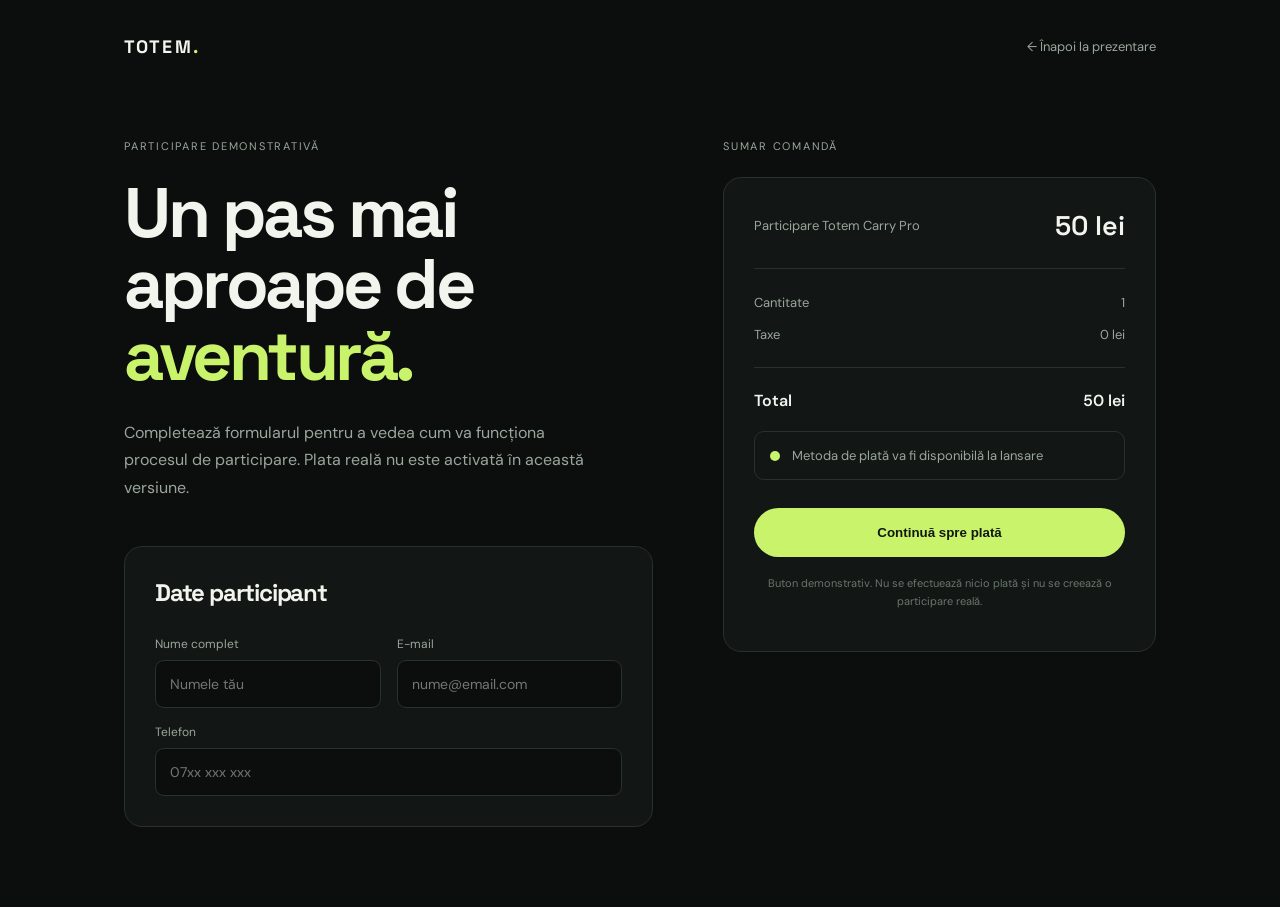
==== checkout.html @ c7ab70a3 "Add checkout page prototype" ====
<!doctype html>
<html lang="ro">
<head>
<meta charset="UTF-8"><meta name="viewport" content="width=device-width,initial-scale=1"><title>Participare | Totem Carry Pro</title>
<link rel="preconnect" href="https://fonts.googleapis.com"><link rel="preconnect" href="https://fonts.gstatic.com" crossorigin><link href="https://fonts.googleapis.com/css2?family=DM+Sans:wght@400;500;600;700&family=Space+Grotesk:wght@500;600;700&display=swap" rel="stylesheet">
<style>:root{--bg:#0b0e0d;--panel:#121715;--text:#f2f5ee;--muted:#9aa69c;--line:#28312b;--accent:#c9f36b}*{box-sizing:border-box}body{margin:0;background:var(--bg);color:var(--text);font-family:'DM Sans',sans-serif}.wrap{max-width:1080px;margin:auto;padding:35px 24px 80px}.top{display:flex;justify-content:space-between;align-items:center;margin-bottom:70px}.brand{font:700 18px 'Space Grotesk';letter-spacing:.12em}.brand b{color:var(--accent)}a{color:inherit;text-decoration:none}.back{color:var(--muted);font-size:13px}.grid{display:grid;grid-template-columns:1.1fr .9fr;gap:70px}h1,h2{font-family:'Space Grotesk';letter-spacing:-.05em;margin:0}h1{font-size:clamp(42px,6vw,70px);line-height:1.02}h1 em{font-style:normal;color:var(--accent)}h2{font-size:24px;margin-bottom:28px}.eyebrow{font-size:11px;text-transform:uppercase;letter-spacing:.16em;color:var(--muted);margin-bottom:24px}.lead{color:var(--muted);line-height:1.7;max-width:460px;margin:28px 0 45px}.card{background:var(--panel);border:1px solid var(--line);border-radius:18px;padding:30px}.summary{display:flex;justify-content:space-between;align-items:center;border-bottom:1px solid var(--line);padding-bottom:25px;margin-bottom:25px}.summary span{color:var(--muted);font-size:13px}.summary strong{font:600 27px 'Space Grotesk'}.row{display:flex;justify-content:space-between;color:var(--muted);font-size:13px;margin:15px 0}.row.total{color:var(--text);font-size:16px;font-weight:600;border-top:1px solid var(--line);padding-top:22px;margin-top:24px}.form-grid{display:grid;grid-template-columns:1fr 1fr;gap:16px}label{display:block;color:var(--muted);font-size:12px;margin-bottom:8px}input{width:100%;background:#0b0e0d;border:1px solid var(--line);border-radius:9px;color:var(--text);padding:14px;font:14px 'DM Sans';outline:none}input:focus{border-color:var(--accent)}.full{grid-column:1/-1}.method{display:flex;align-items:center;gap:12px;border:1px solid var(--line);padding:15px;border-radius:10px;color:var(--muted);font-size:13px;margin-top:20px}.method .dot{width:10px;height:10px;border-radius:50%;background:var(--accent)}button{width:100%;margin-top:28px;padding:17px;border:0;border-radius:100px;background:var(--accent);color:#11180e;font-weight:700;cursor:pointer}.note{font-size:11px;color:#69756b;line-height:1.6;text-align:center;margin-top:18px}.toast{position:fixed;bottom:25px;left:50%;transform:translate(-50%,20px);opacity:0;background:var(--accent);color:#11180e;padding:14px 20px;border-radius:100px;font-size:12px;font-weight:600;transition:.3s}.toast.show{opacity:1;transform:translate(-50%,0)}@media(max-width:800px){.grid{grid-template-columns:1fr;gap:35px}.top{margin-bottom:45px}.form-grid{grid-template-columns:1fr}.full{grid-column:auto}}</style>
</head>
<body><div class="wrap"><div class="top"><a class="brand" href="index.html">TOTEM<b>.</b></a><a class="back" href="index.html">← Înapoi la prezentare</a></div><div class="grid"><section><p class="eyebrow">Participare demonstrativă</p><h1>Un pas mai aproape de <em>aventură.</em></h1><p class="lead">Completează formularul pentru a vedea cum va funcționa procesul de participare. Plata reală nu este activată în această versiune.</p><div class="card"><h2>Date participant</h2><div class="form-grid"><div><label for="name">Nume complet</label><input id="name" placeholder="Numele tău"></div><div><label for="email">E-mail</label><input id="email" type="email" placeholder="nume@email.com"></div><div class="full"><label for="phone">Telefon</label><input id="phone" type="tel" placeholder="07xx xxx xxx"></div></div></div></section><aside><p class="eyebrow">Sumar comandă</p><div class="card"><div class="summary"><span>Participare Totem Carry Pro</span><strong>50 lei</strong></div><div class="row"><span>Cantitate</span><span>1</span></div><div class="row"><span>Taxe</span><span>0 lei</span></div><div class="row total"><span>Total</span><span>50 lei</span></div><div class="method"><i class="dot"></i><span>Metoda de plată va fi disponibilă la lansare</span></div><button id="continue">Continuă spre plată</button><p class="note">Buton demonstrativ. Nu se efectuează nicio plată și nu se creează o participare reală.</p></div></aside></div></div><div class="toast" id="toast">Checkout-ul este pregătit, dar plata nu este încă activă.</div><script>document.getElementById('continue').addEventListener('click',()=>{document.getElementById('toast').classList.add('show');setTimeout(()=>document.getElementById('toast').classList.remove('show'),3500)});</script></body></html>
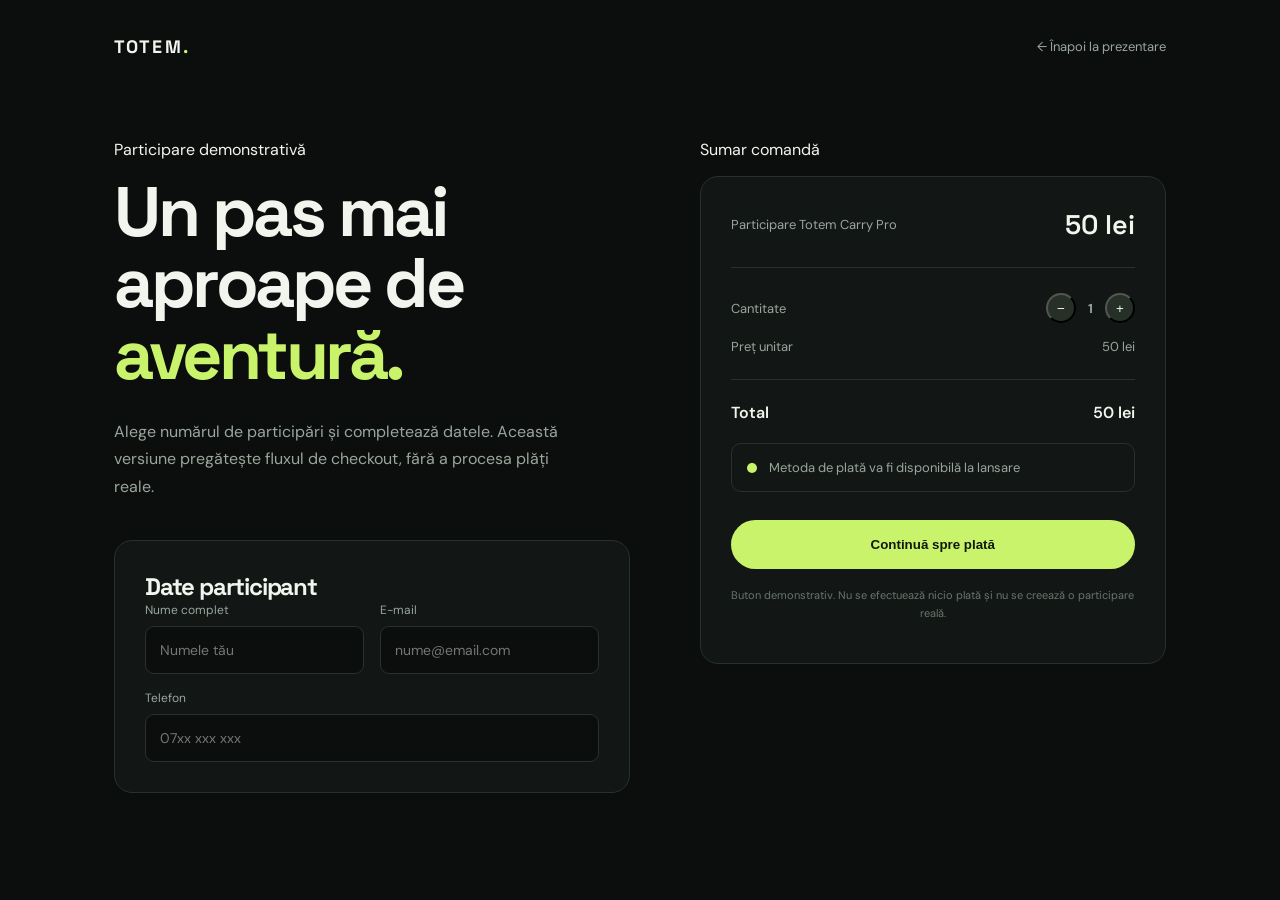
==== commit e57e8fc2: "Add quantity selector and checkout flow" ====
--- a/checkout.html
+++ b/checkout.html
@@ -1,8 +1 @@
-<!doctype html>
-<html lang="ro">
-<head>
-<meta charset="UTF-8"><meta name="viewport" content="width=device-width,initial-scale=1"><title>Participare | Totem Carry Pro</title>
-<link rel="preconnect" href="https://fonts.googleapis.com"><link rel="preconnect" href="https://fonts.gstatic.com" crossorigin><link href="https://fonts.googleapis.com/css2?family=DM+Sans:wght@400;500;600;700&family=Space+Grotesk:wght@500;600;700&display=swap" rel="stylesheet">
-<style>:root{--bg:#0b0e0d;--panel:#121715;--text:#f2f5ee;--muted:#9aa69c;--line:#28312b;--accent:#c9f36b}*{box-sizing:border-box}body{margin:0;background:var(--bg);color:var(--text);font-family:'DM Sans',sans-serif}.wrap{max-width:1080px;margin:auto;padding:35px 24px 80px}.top{display:flex;justify-content:space-between;align-items:center;margin-bottom:70px}.brand{font:700 18px 'Space Grotesk';letter-spacing:.12em}.brand b{color:var(--accent)}a{color:inherit;text-decoration:none}.back{color:var(--muted);font-size:13px}.grid{display:grid;grid-template-columns:1.1fr .9fr;gap:70px}h1,h2{font-family:'Space Grotesk';letter-spacing:-.05em;margin:0}h1{font-size:clamp(42px,6vw,70px);line-height:1.02}h1 em{font-style:normal;color:var(--accent)}h2{font-size:24px;margin-bottom:28px}.eyebrow{font-size:11px;text-transform:uppercase;letter-spacing:.16em;color:var(--muted);margin-bottom:24px}.lead{color:var(--muted);line-height:1.7;max-width:460px;margin:28px 0 45px}.card{background:var(--panel);border:1px solid var(--line);border-radius:18px;padding:30px}.summary{display:flex;justify-content:space-between;align-items:center;border-bottom:1px solid var(--line);padding-bottom:25px;margin-bottom:25px}.summary span{color:var(--muted);font-size:13px}.summary strong{font:600 27px 'Space Grotesk'}.row{display:flex;justify-content:space-between;color:var(--muted);font-size:13px;margin:15px 0}.row.total{color:var(--text);font-size:16px;font-weight:600;border-top:1px solid var(--line);padding-top:22px;margin-top:24px}.form-grid{display:grid;grid-template-columns:1fr 1fr;gap:16px}label{display:block;color:var(--muted);font-size:12px;margin-bottom:8px}input{width:100%;background:#0b0e0d;border:1px solid var(--line);border-radius:9px;color:var(--text);padding:14px;font:14px 'DM Sans';outline:none}input:focus{border-color:var(--accent)}.full{grid-column:1/-1}.method{display:flex;align-items:center;gap:12px;border:1px solid var(--line);padding:15px;border-radius:10px;color:var(--muted);font-size:13px;margin-top:20px}.method .dot{width:10px;height:10px;border-radius:50%;background:var(--accent)}button{width:100%;margin-top:28px;padding:17px;border:0;border-radius:100px;background:var(--accent);color:#11180e;font-weight:700;cursor:pointer}.note{font-size:11px;color:#69756b;line-height:1.6;text-align:center;margin-top:18px}.toast{position:fixed;bottom:25px;left:50%;transform:translate(-50%,20px);opacity:0;background:var(--accent);color:#11180e;padding:14px 20px;border-radius:100px;font-size:12px;font-weight:600;transition:.3s}.toast.show{opacity:1;transform:translate(-50%,0)}@media(max-width:800px){.grid{grid-template-columns:1fr;gap:35px}.top{margin-bottom:45px}.form-grid{grid-template-columns:1fr}.full{grid-column:auto}}</style>
-</head>
-<body><div class="wrap"><div class="top"><a class="brand" href="index.html">TOTEM<b>.</b></a><a class="back" href="index.html">← Înapoi la prezentare</a></div><div class="grid"><section><p class="eyebrow">Participare demonstrativă</p><h1>Un pas mai aproape de <em>aventură.</em></h1><p class="lead">Completează formularul pentru a vedea cum va funcționa procesul de participare. Plata reală nu este activată în această versiune.</p><div class="card"><h2>Date participant</h2><div class="form-grid"><div><label for="name">Nume complet</label><input id="name" placeholder="Numele tău"></div><div><label for="email">E-mail</label><input id="email" type="email" placeholder="nume@email.com"></div><div class="full"><label for="phone">Telefon</label><input id="phone" type="tel" placeholder="07xx xxx xxx"></div></div></div></section><aside><p class="eyebrow">Sumar comandă</p><div class="card"><div class="summary"><span>Participare Totem Carry Pro</span><strong>50 lei</strong></div><div class="row"><span>Cantitate</span><span>1</span></div><div class="row"><span>Taxe</span><span>0 lei</span></div><div class="row total"><span>Total</span><span>50 lei</span></div><div class="method"><i class="dot"></i><span>Metoda de plată va fi disponibilă la lansare</span></div><button id="continue">Continuă spre plată</button><p class="note">Buton demonstrativ. Nu se efectuează nicio plată și nu se creează o participare reală.</p></div></aside></div></div><div class="toast" id="toast">Checkout-ul este pregătit, dar plata nu este încă activă.</div><script>document.getElementById('continue').addEventListener('click',()=>{document.getElementById('toast').classList.add('show');setTimeout(()=>document.getElementById('toast').classList.remove('show'),3500)});</script></body></html>+<!doctype html><html lang="ro"><head><meta charset="UTF-8"><meta name="viewport" content="width=device-width,initial-scale=1"><title>Checkout | Totem Carry Pro</title><link rel="preconnect" href="https://fonts.googleapis.com"><link rel="preconnect" href="https://fonts.gstatic.com" crossorigin><link href="https://fonts.googleapis.com/css2?family=DM+Sans:wght@400;500;600;700&family=Space+Grotesk:wght@500;600;700&display=swap" rel="stylesheet"><style>:root{--bg:#0b0e0d;--panel:#121715;--text:#f2f5ee;--muted:#9aa69c;--line:#28312b;--accent:#c9f36b}*{box-sizing:border-box}body{margin:0;background:var(--bg);color:var(--text);font-family:'DM Sans',sans-serif}.wrap{max-width:1100px;margin:auto;padding:35px 24px 80px}.top{display:flex;justify-content:space-between;align-items:center;margin-bottom:65px}.brand{font:700 18px 'Space Grotesk';letter-spacing:.12em}.brand b,em{color:var(--accent)}a{color:inherit;text-decoration:none}.back{color:var(--muted);font-size:13px}.grid{display:grid;grid-template-columns:1.05fr .95fr;gap:70px}h1,h2{font-family:'Space Grotesk';letter-spacing:-.05em;margin:0}h1{font-size:clamp(42px,6vw,70px);line-height:1.02}h1 em{font-style:normal}.lead{color:var(--muted);line-height:1.7;max-width:460px;margin:28px 0 40px}.card{background:var(--panel);border:1px solid var(--line);border-radius:18px;padding:30px}.summary{display:flex;justify-content:space-between;align-items:center;border-bottom:1px solid var(--line);padding-bottom:25px;margin-bottom:25px}.summary span{color:var(--muted);font-size:13px}.summary strong{font:600 27px 'Space Grotesk'}.row{display:flex;justify-content:space-between;align-items:center;color:var(--muted);font-size:13px;margin:15px 0}.quantity{display:flex;align-items:center;gap:12px}.quantity button{width:30px;height:30px;margin:0;padding:0;border-radius:50%;background:#273027;color:var(--text)}.row.total{color:var(--text);font-size:16px;font-weight:600;border-top:1px solid var(--line);padding-top:22px;margin-top:24px}.form-grid{display:grid;grid-template-columns:1fr 1fr;gap:16px}label{display:block;color:var(--muted);font-size:12px;margin-bottom:8px}input{width:100%;background:#0b0e0d;border:1px solid var(--line);border-radius:9px;color:var(--text);padding:14px;font:14px 'DM Sans';outline:none}input:focus{border-color:var(--accent)}.full{grid-column:1/-1}.method{display:flex;align-items:center;gap:12px;border:1px solid var(--line);padding:15px;border-radius:10px;color:var(--muted);font-size:13px;margin-top:20px}.method .dot{width:10px;height:10px;border-radius:50%;background:var(--accent)}button.continue{width:100%;margin-top:28px;padding:17px;border:0;border-radius:100px;background:var(--accent);color:#11180e;font-weight:700;cursor:pointer}.note{font-size:11px;color:#69756b;line-height:1.6;text-align:center;margin-top:18px}.toast{position:fixed;bottom:25px;left:50%;transform:translate(-50%,20px);opacity:0;background:var(--accent);color:#11180e;padding:14px 20px;border-radius:100px;font-size:12px;font-weight:600;transition:.3s}.toast.show{opacity:1;transform:translate(-50%,0)}@media(max-width:800px){.grid{grid-template-columns:1fr;gap:35px}.top{margin-bottom:45px}.form-grid{grid-template-columns:1fr}.full{grid-column:auto}}</style></head><body><div class="wrap"><div class="top"><a class="brand" href="index.html">TOTEM<b>.</b></a><a class="back" href="index.html">← Înapoi la prezentare</a></div><div class="grid"><section><p class="eyebrow">Participare demonstrativă</p><h1>Un pas mai aproape de <em>aventură.</em></h1><p class="lead">Alege numărul de participări și completează datele. Această versiune pregătește fluxul de checkout, fără a procesa plăți reale.</p><div class="card"><h2>Date participant</h2><div class="form-grid"><div><label for="name">Nume complet</label><input id="name" placeholder="Numele tău" required></div><div><label for="email">E-mail</label><input id="email" type="email" placeholder="nume@email.com" required></div><div class="full"><label for="phone">Telefon</label><input id="phone" type="tel" placeholder="07xx xxx xxx" required></div></div></div></section><aside><p class="eyebrow">Sumar comandă</p><div class="card"><div class="summary"><span>Participare Totem Carry Pro</span><strong id="unitPrice">50 lei</strong></div><div class="row"><span>Cantitate</span><span class="quantity"><button type="button" id="minus">−</button><strong id="qty">1</strong><button type="button" id="plus">+</button></span></div><div class="row"><span>Preț unitar</span><span>50 lei</span></div><div class="row total"><span>Total</span><span id="total">50 lei</span></div><div class="method"><i class="dot"></i><span>Metoda de plată va fi disponibilă la lansare</span></div><button class="continue" id="continue">Continuă spre plată</button><p class="note">Buton demonstrativ. Nu se efectuează nicio plată și nu se creează o participare reală.</p></div></aside></div></div><div class="toast" id="toast"></div><script>let qty=1;const price=50;const qtyEl=document.getElementById('qty'),totalEl=document.getElementById('total'),toast=document.getElementById('toast');function render(){qtyEl.textContent=qty;totalEl.textContent=(qty*price)+' lei'}document.getElementById('minus').onclick=()=>{if(qty>1){qty--;render()}};document.getElementById('plus').onclick=()=>{if(qty<10){qty++;render()}};document.getElementById('continue').onclick=()=>{const name=document.getElementById('name').value.trim(),email=document.getElementById('email').value.trim();if(!name||!email){toast.textContent='Completează cel puțin numele și e-mailul.'}else{toast.textContent='Comanda demonstrativă a fost pregătită. Plata nu este activă.'}toast.classList.add('show');setTimeout(()=>toast.classList.remove('show'),3500)};</script></body></html>
